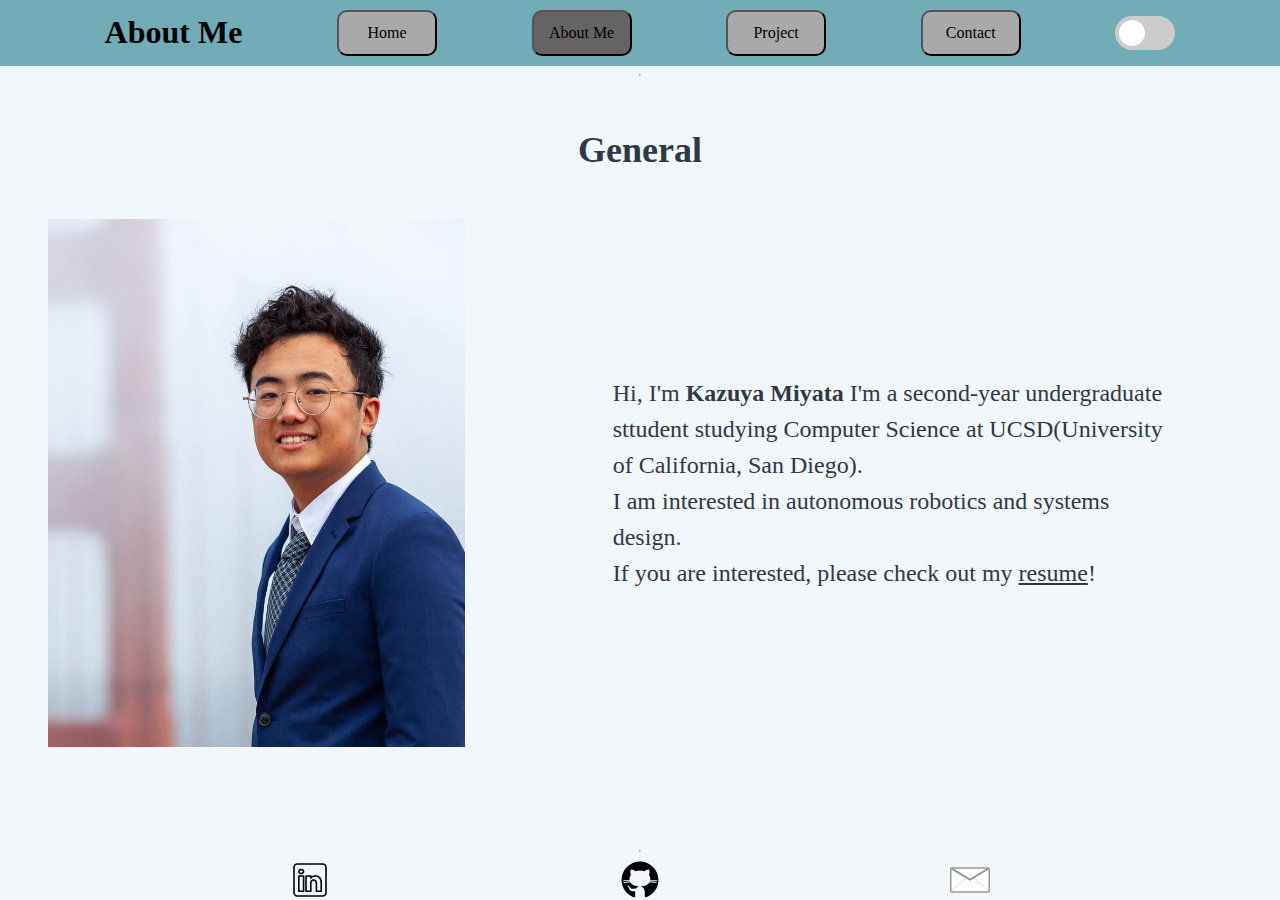
==== pages/aboutme.html @ e529b252 "feat: initalize repository" ====
<!DOCTYPE html>
<html lang="en">
  <head>
    <meta charset="UTF-8">
    <meta name="viewport" content="width=device-width, initial-scale=1.0">
    <title>About Me</title>
    <link rel="stylesheet" href="../css/pages.css">
    <link rel="stylesheet" href="../css/global.css">
    <link rel="stylesheet" href="../css/aboutme.css">
  </head>

  <body>
    <header id="header">
      <h1>About Me</h1>
      <a href="../index.html"><button class="main_button">Home</button></a>
      <a href="aboutme.html"><button class="main_button" selected="true">About Me</button></a>
      <a href="projects.html"><button class="main_button">Project</button></a>
      <a href="contact.html"><button class="main_button">Contact</button></a>

      <label class="switch">
        <input type="checkbox" id="toggleTheme" onclick="toggleTheme()"></input>
        <span class="slider round"></span>
      </label>
    </header>

    <hr>

    <content-body>
      <h2>General</h2>
      
      <section class="profile">
        <picture>
          <source srcset="../images/kaz_portrait_updated.jpg" media="(min-width: 800px)" type="image/jpg">
          <img
            src="../images/headshot_small.png"
            width="1000"
            alt="Kazuya Miyata Portrait"
          >
        </picture>
  
        <p>
          Hi, I'm <b>Kazuya Miyata</b> I'm a second-year undergraduate sttudent studying Computer Science at <abbr>UCSD</abbr>(University of California, San Diego).<br>
          I am interested in autonomous robotics and systems design.<br>
          If you are interested, please check out my 
          <a href="../media/Kazuya_Miyata_Resume_6.pdf">resume</a>!
        </p>
      </section>
      

    </content-body>
    
    <hr> 

    <footer>    
      <nav>
        <a href="https://www.linkedin.com/in/kazmiyata/">
          <img src="/media/icons8-linkedin.svg" alt="Linkedin" width="40" height="40">
        </a>

         <a href="https://github.com/miyatakazuya">
          <img src="/media/icons8-github.svg" alt="Github" width="40" height="40">
         </a>

         <a href="mailto:kazuyamiyata18@gmail.com">
          <img src="/media/Minduka-mail.svg" alt="Linkedin" width="40" height="40">
         </a>
      </nav>
    </footer>

    <script src="../scripts/theme.js"></script>

    <script>
      document.getElementsByClassName("slider")[0].style.display = "block";
    </script>

  </body>
</html>
---- css/pages.css ----
header {
    display: flex;
    width:auto;
    margin-block-end: 0;
    background-color: #B8D8EA;
    justify-content: space-evenly;
    align-items: center;
    padding: 10px;
    color: black;
}

@media (max-width: 700px) {
    header {
        font-size: 0.5rem;
        /* min-width: 100vh; */
    }
}

content-body {
    margin: auto;
    width: fit-content;
    display: flex;
    justify-content: space-evenly;
    flex-direction: column;
    align-items: center;
    font-size: 1.5rem;
}

@media (max-width: 700px) {
    content-body {
        font-size: 1rem;
    }
}

footer nav {
    display: flex;
    flex-direction: row;
    justify-content: space-evenly;
    align-content: center;
    
    /* justify-content: center; */

    /* display: flex; */
    /* justify-content: end; */
}

.main_button {
    width: 100px;   
    /* border: 0; */
    line-height: 2.5;
    /* padding: 0 20px; */
    font-size: 1rem;
    /* background-color: gray; */
    border-radius: 10px;
    text-align: center;

    background-color: darkgray;
    transition: background-color 0.25s 100ms;
    color: black;

    /* transform: background-color 3s 500ms; */
    /* text-shadow: 1px 1px 1px #fff; */
}

.main_button:hover {
    background-color: white;
    transform: scale(1.1, 1.1)
    /* background-color: white; */
}

.main_button[selected="true"] {
    background-color: rgb(102, 99, 99);
}

@media (max-width: 700px) {
    .main_button {
        width: 50px;
        font-size: 0.5rem;
    }
}
---- css/global.css ----
/* CSS Reset by Andy Bell */
/* https://piccalil.li/blog/a-more-modern-css-reset/ */


/* Box sizing rules */
*,
*::before,
*::after {
  box-sizing: border-box;
}

/* Prevent font size inflation */
html {
  -moz-text-size-adjust: none;
  -webkit-text-size-adjust: none;
  text-size-adjust: none;
}

/* Remove default margin in favour of better control in authored CSS */
body, h1, h2, h3, h4, p,
figure, blockquote, dl, dd {
  margin: 0;
}

/* Remove list styles on ul, ol elements with a list role, which suggests default styling will be removed */
ul[role='list'],
ol[role='list'] {
  list-style: none;
}

/* Set core body defaults */
body {
    min-height: 100vh;
    line-height: 1.5;
    display: flex;
    flex-direction: column;
  }

/* Set shorter line heights on headings and interactive elements */
h1, h2, h3, h4,
button, input, label {
  line-height: 1.1;
}

/* Balance text wrapping on headings */
h1, h2,
h3, h4 {
  text-wrap: balance;
}

/* A elements that don't have a class get default styles */
a:not([class]) {
  text-decoration-skip-ink: auto;
  color: currentColor;
}

/* Make images easier to work with */
img,
picture {
  max-width: 100%;
  display: block;
}

/* Inherit fonts for inputs and buttons */
input, button,
textarea, select {
  font-family: inherit;
  font-size: inherit;
}

/* Make sure textareas without a rows attribute are not tiny */
textarea:not([rows]) {
  min-height: 10em;
}

/* Anything that has been anchored to should have extra scroll margin */
:target {
  scroll-margin-block: 5ex;
}


:root {
  --header-color-dark: #141A21;
  --bg-color-dark: #2F3944;
  --text-color-dark: #DCE2E8;

  --header-color-light: #71ACB7;
  --bg-color-light: #F2F7FC;
  --text-color-light: #2F3944;
  
  /* --header-color-dark: #000435;
  --bg-color-dark: #151C62;
  --text-color-dark: #A3A7D2;

  --header-color-light: #71ACB7;s
  --bg-color-light: #F8F4EB;
  --text-color-light: #494645; */
}

html {
  background-color: var(--bg-color-light);
  color: var(--text-color-light);
}

header {
  background-color: var(--header-color-light);
}


.switch {
  position: relative;
  display: inline-block;
  width: 60px;
  height: 34px;
}

.switch input {
  display: none;
}

.slider {
  display: none;
  position: absolute;
  cursor: pointer;
  top: 0;
  left: 0;
  right: 0;
  bottom: 0;
  background-color: #ccc;
  transition: .5s;
  border-radius: 34px;
}

.slider:before {
  position: absolute;
  content: "";
  height: 26px;
  width: 26px;
  left: 4px;
  bottom: 4px;
  background-color: white;
  transition: .5s;
  border-radius: 50%;
}

input:checked + .slider {
  background-color: #000000;
}

input:checked + .slider:before {
  transform: translateX(26px);
}
---- css/aboutme.css ----
/* * {
    border: 1px solid red;
  } */
  


h2 {
    text-align: center;
}

a {
    margin  : 0;
}

.profile {
    display: flex;
    flex-direction: row;    
}

@media (max-width: 700px) {
    .profile {
        flex-direction: column;
    }
}

.profile p {
    align-self: center;
    padding: 100px;
}

.profile > picture {
    min-width: 300px;
    margin: 3rem;
}
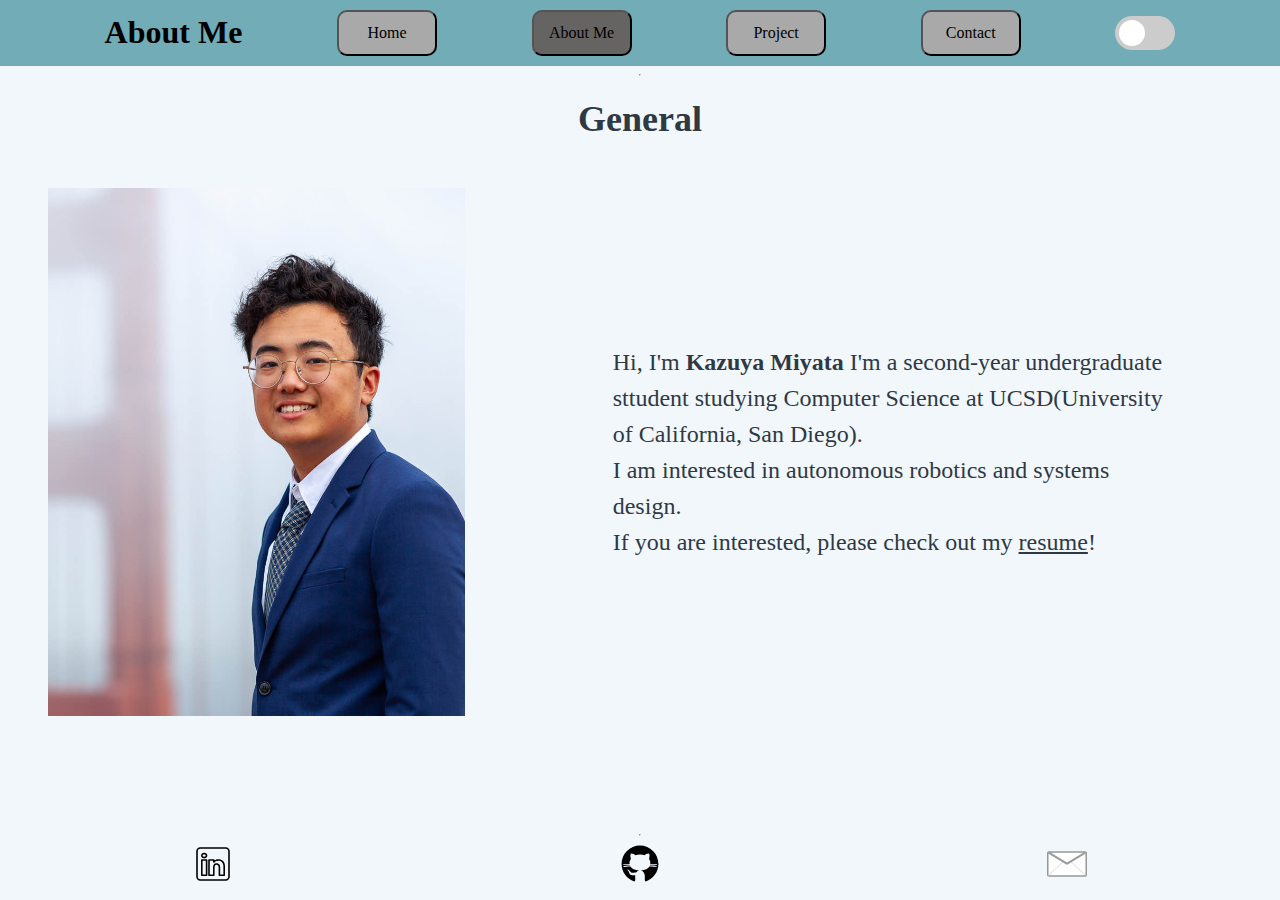
==== commit c0105ad2: "feat: Added new Foot-nav custom element; improved page margins and button animations" ====
--- a/pages/aboutme.html
+++ b/pages/aboutme.html
@@ -14,7 +14,7 @@
       <h1>About Me</h1>
       <a href="../index.html"><button class="main_button">Home</button></a>
       <a href="aboutme.html"><button class="main_button" selected="true">About Me</button></a>
-      <a href="projects.html"><button class="main_button">Project</button></a>
+      <a href="project-new.html"><button class="main_button">Project</button></a>
       <a href="contact.html"><button class="main_button">Contact</button></a>
 
       <label class="switch">
@@ -51,23 +51,10 @@
     
     <hr> 
 
-    <footer>    
-      <nav>
-        <a href="https://www.linkedin.com/in/kazmiyata/">
-          <img src="/media/icons8-linkedin.svg" alt="Linkedin" width="40" height="40">
-        </a>
-
-         <a href="https://github.com/miyatakazuya">
-          <img src="/media/icons8-github.svg" alt="Github" width="40" height="40">
-         </a>
-
-         <a href="mailto:kazuyamiyata18@gmail.com">
-          <img src="/media/Minduka-mail.svg" alt="Linkedin" width="40" height="40">
-         </a>
-      </nav>
-    </footer>
+    <footer-nav></footer-nav>
 
     <script src="../scripts/theme.js"></script>
+    <script src="../scripts/footer.js"></script>
 
     <script>
       document.getElementsByClassName("slider")[0].style.display = "block";
--- a/css/pages.css
+++ b/css/pages.css
@@ -16,8 +16,22 @@
     }
 }
 
+nav {
+    display: flex;
+    flex-direction: row;
+    justify-content: space-around;
+    align-content: center;
+    margin-bottom: 1em;
+
+    
+    /* justify-content: center; */
+    /* display: flex; */
+    /* justify-content: end; */
+}
+
 content-body {
     margin: auto;
+    margin-top: 1rem;
     width: fit-content;
     display: flex;
     justify-content: space-evenly;
@@ -62,6 +76,11 @@
     /* text-shadow: 1px 1px 1px #fff; */
 }
 
+.big {
+    width: auto;  
+    margin: 1rem;
+}
+
 .main_button:hover {
     background-color: white;
     transform: scale(1.1, 1.1)
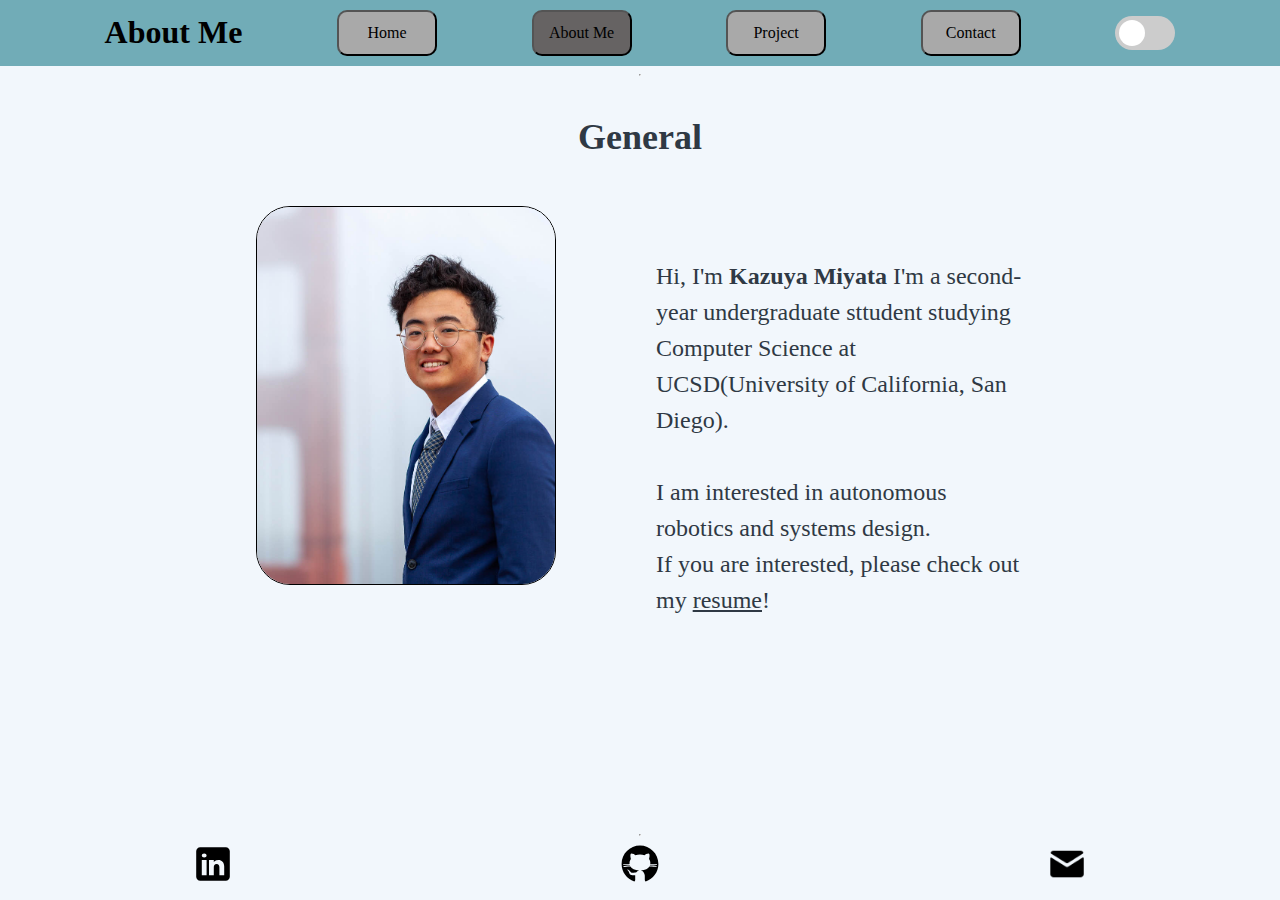
==== commit e666b7ab: "feat: Finalized changelog, improved about me css and button config; html changes for a11y" ====
--- a/pages/aboutme.html
+++ b/pages/aboutme.html
@@ -39,7 +39,7 @@
         </picture>
   
         <p>
-          Hi, I'm <b>Kazuya Miyata</b> I'm a second-year undergraduate sttudent studying Computer Science at <abbr>UCSD</abbr>(University of California, San Diego).<br>
+          Hi, I'm <b>Kazuya Miyata</b> I'm a second-year undergraduate sttudent studying Computer Science at <abbr>UCSD</abbr>(University of California, San Diego).<br><br>
           I am interested in autonomous robotics and systems design.<br>
           If you are interested, please check out my 
           <a href="../media/Kazuya_Miyata_Resume_6.pdf">resume</a>!
--- a/css/aboutme.css
+++ b/css/aboutme.css
@@ -5,6 +5,7 @@
 
 
 h2 {
+    margin-top: 2vh;
     text-align: center;
 }
 
@@ -15,6 +16,7 @@
 .profile {
     display: flex;
     flex-direction: row;    
+    width: 60vw;
 }
 
 @media (max-width: 700px) {
@@ -26,10 +28,20 @@
 .profile p {
     align-self: center;
     padding: 100px;
+    padding-right:0;
 }
 
 .profile > picture {
     min-width: 300px;
     margin: 3rem;
+    margin-left: 0;
+    margin-right: 0;
+}
+
+picture img {
+    border-radius: 34px;
+    border: 1px solid black;
+    /* max-height: 700px;
+    width: auto; */
 }
   